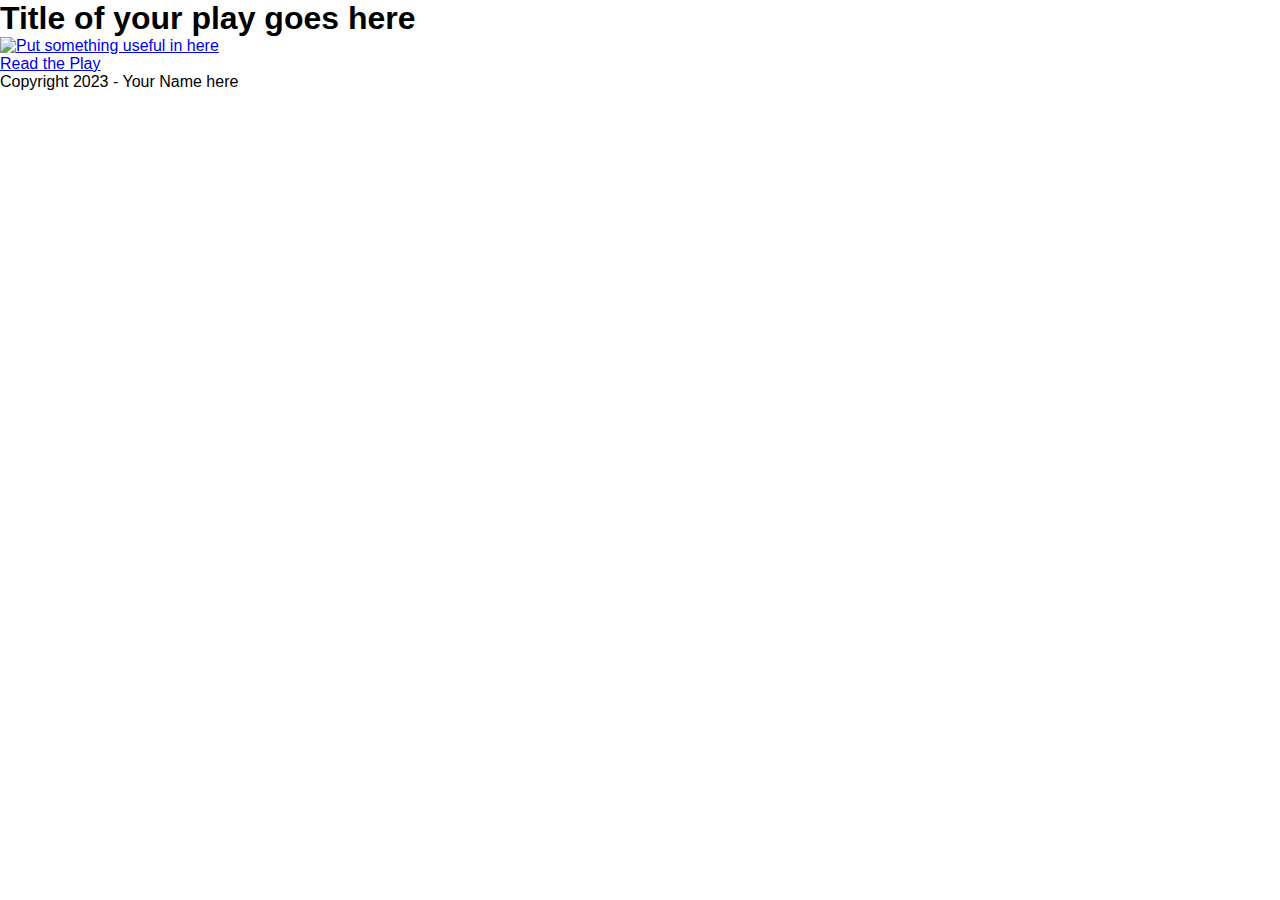
==== docs/index.html @ ac0cd932 "Initial commit" ====
<!DOCTYPE html>
<html lang="en">
<head>
	<meta name="viewport" content="width=device-width, initial-scale=1">
	<meta charset="UTF-8" />
	<title>The title of your play goes here ---- CHANGE THIS</title>
	<!-- link your stylesheet here -->
	<link rel="stylesheet" href="css/styles.css" />
</head>
<body>
    <header>
      <h1>Title of your play goes here</h1>
    </header>
    <main>
      <figure class="cover">
        <a href="linktoyourplay.html">
          <img
            src="images/yourcoverfile.jpg"
            alt="Put something useful in here"
          />
        </a>
      </figure>
      <section class="info"
        <p class="playlink"><a href="link to yourplay.html">Read the Play</a></p>
      </section>
    </main>
    <footer>Copyright 2023 - Your Name here</footer>
  </body>
</html>
---- docs/css/styles.css ----
/* This stylesheet is where to add styles for your Shakespeare Home Page */

* {
  margin: 0;
  padding: 0;
  box-sizing: border-box;
}

body {
  font-family: Verdana, Geneva, Tahoma, sans-serif;
  /*your style rules go in here */
}

header {

}

main {

}

section {
  border: 0;
}


figure {
 
}

footer {

}
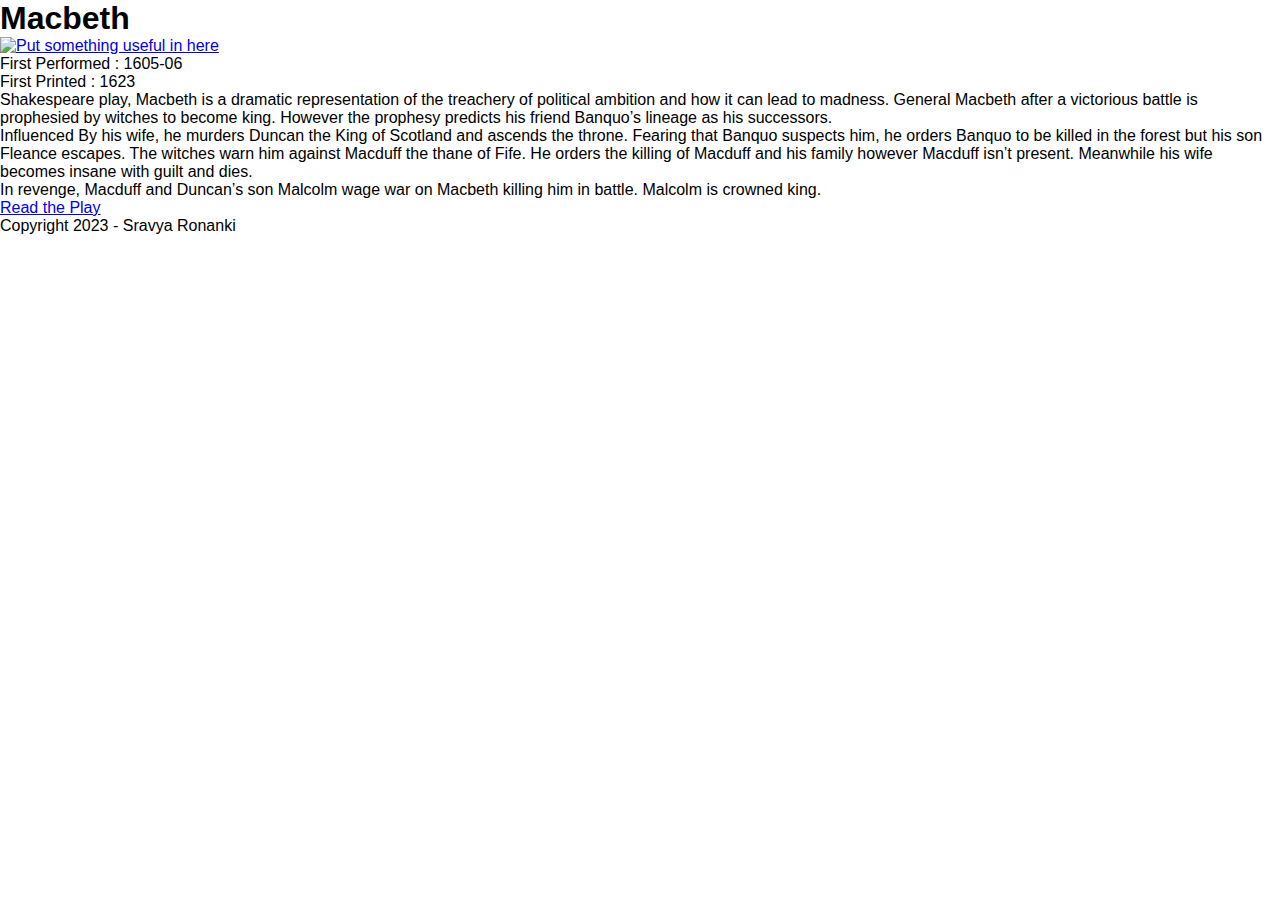
==== commit 13f683c8: "Update index.html" ====
--- a/docs/index.html
+++ b/docs/index.html
@@ -9,21 +9,38 @@
 </head>
 <body>
     <header>
-      <h1>Title of your play goes here</h1>
+      <h1>Macbeth</h1>
     </header>
     <main>
       <figure class="cover">
         <a href="linktoyourplay.html">
           <img
-            src="images/yourcoverfile.jpg"
+            src="images/SravyaMacbethfrontcover.jpg"
             alt="Put something useful in here"
           />
         </a>
       </figure>
-      <section class="info"
+      <section class="info">
+        
+        <ul>
+         <li class="perform">First Performed : 1605-06</li>
+         <li class="print">First Printed : 1623</li>
+        </ul>
+
+        <!-- <p class="performed">First Performed : 1605-06</p>
+        <p class="printed">First Printed : 1623</p> -->
+
+        <p>Shakespeare play, Macbeth is a dramatic representation of the treachery of political ambition and how it can lead to madness. General Macbeth after a victorious battle is prophesied by witches to become king. However the prophesy predicts his friend Banquo’s lineage as his successors.</p>
+        
+        <p>Influenced By his wife, he murders Duncan the King of Scotland and ascends the throne. Fearing that Banquo suspects him, he orders Banquo to be killed in the forest but his son Fleance escapes. The witches warn him against Macduff the thane of Fife. He orders the killing of Macduff and his family however Macduff isn’t present. Meanwhile his wife becomes insane with guilt and dies.</p>
+        
+        <p>In revenge, Macduff and Duncan’s son Malcolm wage war on Macbeth killing him in battle. Malcolm is crowned king.</p>
+        
+
+
         <p class="playlink"><a href="link to yourplay.html">Read the Play</a></p>
       </section>
     </main>
-    <footer>Copyright 2023 - Your Name here</footer>
+    <footer>Copyright 2023 - Sravya Ronanki</footer>
   </body>
 </html>
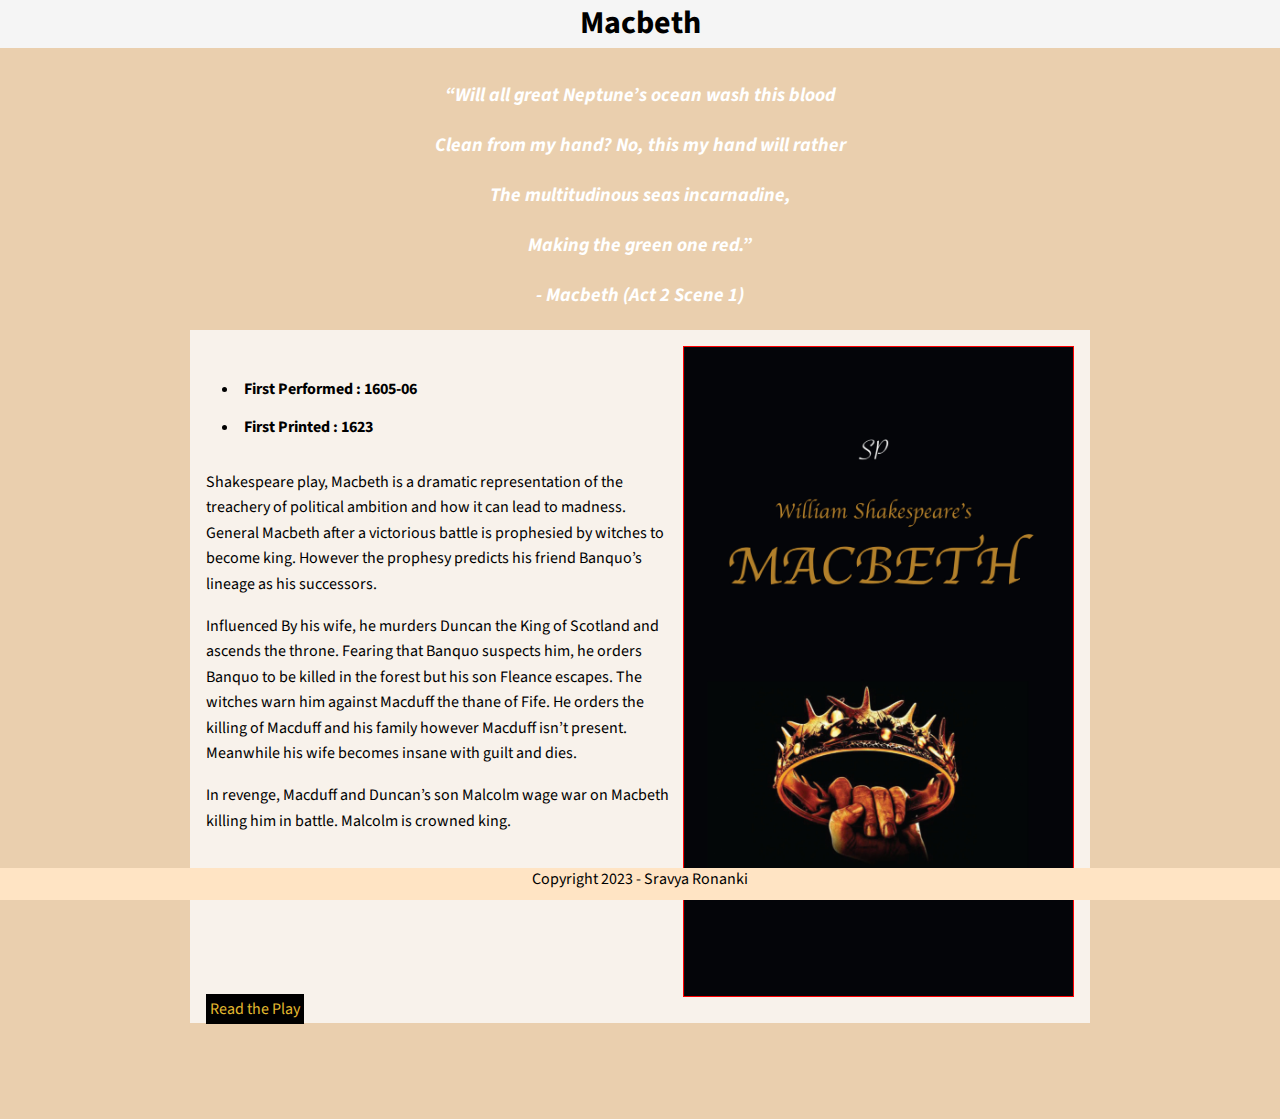
==== commit be56e698: "Update index.html" ====
--- a/docs/index.html
+++ b/docs/index.html
@@ -11,9 +11,15 @@
     <header>
       <h1>Macbeth</h1>
     </header>
+    <div class="quote"><p>“Will all great Neptune’s ocean wash this blood </p>
+      <p>Clean from my hand? No, this my hand will rather</p>
+      <p>The multitudinous seas incarnadine,</p>
+      <p>Making the green one red.”</p>
+      <p>- Macbeth (Act 2 Scene 1)</p>
+    </div>
     <main>
       <figure class="cover">
-        <a href="linktoyourplay.html">
+        <a href="fullplay.html">
           <img
             src="images/SravyaMacbethfrontcover.jpg"
             alt="Put something useful in here"
@@ -38,7 +44,7 @@
         
 
 
-        <p class="playlink"><a href="link to yourplay.html">Read the Play</a></p>
+        <p class="playlink"><a href="fullplay.html">Read the Play</a></p>
       </section>
     </main>
     <footer>Copyright 2023 - Sravya Ronanki</footer>
--- a/docs/css/styles.css
+++ b/docs/css/styles.css
@@ -1,4 +1,7 @@
 /* This stylesheet is where to add styles for your Shakespeare Home Page */
+
+@import url('https://fonts.googleapis.com/css2?family=Source+Sans+Pro:ital,wght@0,300;0,400;1,300&display=swap');
+
 
 * {
   margin: 0;
@@ -7,16 +10,40 @@
 }
 
 body {
-  font-family: Verdana, Geneva, Tahoma, sans-serif;
+  /* font-family: Verdana, Geneva, Tahoma, sans-serif; */
   /*your style rules go in here */
+  font-family: 'Source Sans Pro', Verdana, sans-serif;
+  background-color: rgb(234, 207, 174);
+  padding-top: 5em;
+  padding-bottom: 5em;
+  background-image: url(../images/backgroundimagemacbeth.jpeg);
+  background-size: cover;
+  background-repeat: no-repeat;
 }
 
 header {
+/* border: 1px solid rgb(130, 105, 6); */
+background-color: whitesmoke;
+color: black;
+position: fixed;
+top: 0;
+height: 3em;
+width: 100%;
+}
 
+h1 {
+  text-align: center;
 }
 
 main {
-
+width:80%;
+max-width:900px;
+/* border: 2px solid red; */
+margin:8px;
+margin-left: auto;
+margin-right: auto;
+background-color: rgb(248, 242, 235);
+padding: 1em 1em 0 1em;
 }
 
 section {
@@ -25,9 +52,100 @@
 
 
 figure {
- 
+  width:45%;
+ margin: 0 auto;
+ border: 1px solid red;
+float: right;
+margin-left: .5em;
+}
+
+img {
+  display: block;
+  width:100%;
+  margin: 0 auto;
+}
+
+p {
+  margin-bottom: 1em;
+  text-align: left;
+  line-height: 1.6;
+}
+
+.quote p {
+  color: white;
+  text-align: center;
+  font-size: larger;
+  font-style: italic;
+  font-weight: bolder;
+}
+
+.playlink {
+  clear: both;
+}
+
+.playlink a {
+  color: rgb(227, 185, 47);
+  text-decoration: none;
+  background-color: black;
+  padding: 4px;
+  position: relative;
+  /* top: -30px; */
+}
+
+/* .performed, .printed {
+  color: rgb(144, 76, 7);
+  font-weight: bold;
+  margin-bottom: 0;
+} */
+
+
+ul {
+border:1px rgb(5, 3, 3);
+  margin: 2em 1em;
+  list-style-position: inside;
+}
+
+li {
+  margin-bottom: 1em;
+}
+
+.perform {
+  font-weight: bold;
+}
+
+.print {
+  font-weight: bold;
 }
 
 footer {
+/* border:1px darkgoldenrod; */
+  text-align: center;
+  position:fixed;
+  background-color: bisque;
+  bottom:0em;
+  width:100%;
+  height: 2em;
+}
+
+@media (max-width: 600px) {
+
+  figure {
+    width:75%;
+   margin: 0 auto;
+   /* border: 1px red; */
+  float: none;
+  margin: 0 auto;
+  }
+
+  main {
+    width:100%;
+    margin-left: 0;
+    margin-right: 0;
+    }
+
+  body {
+   background-color: white;
+    }
 
 }
+
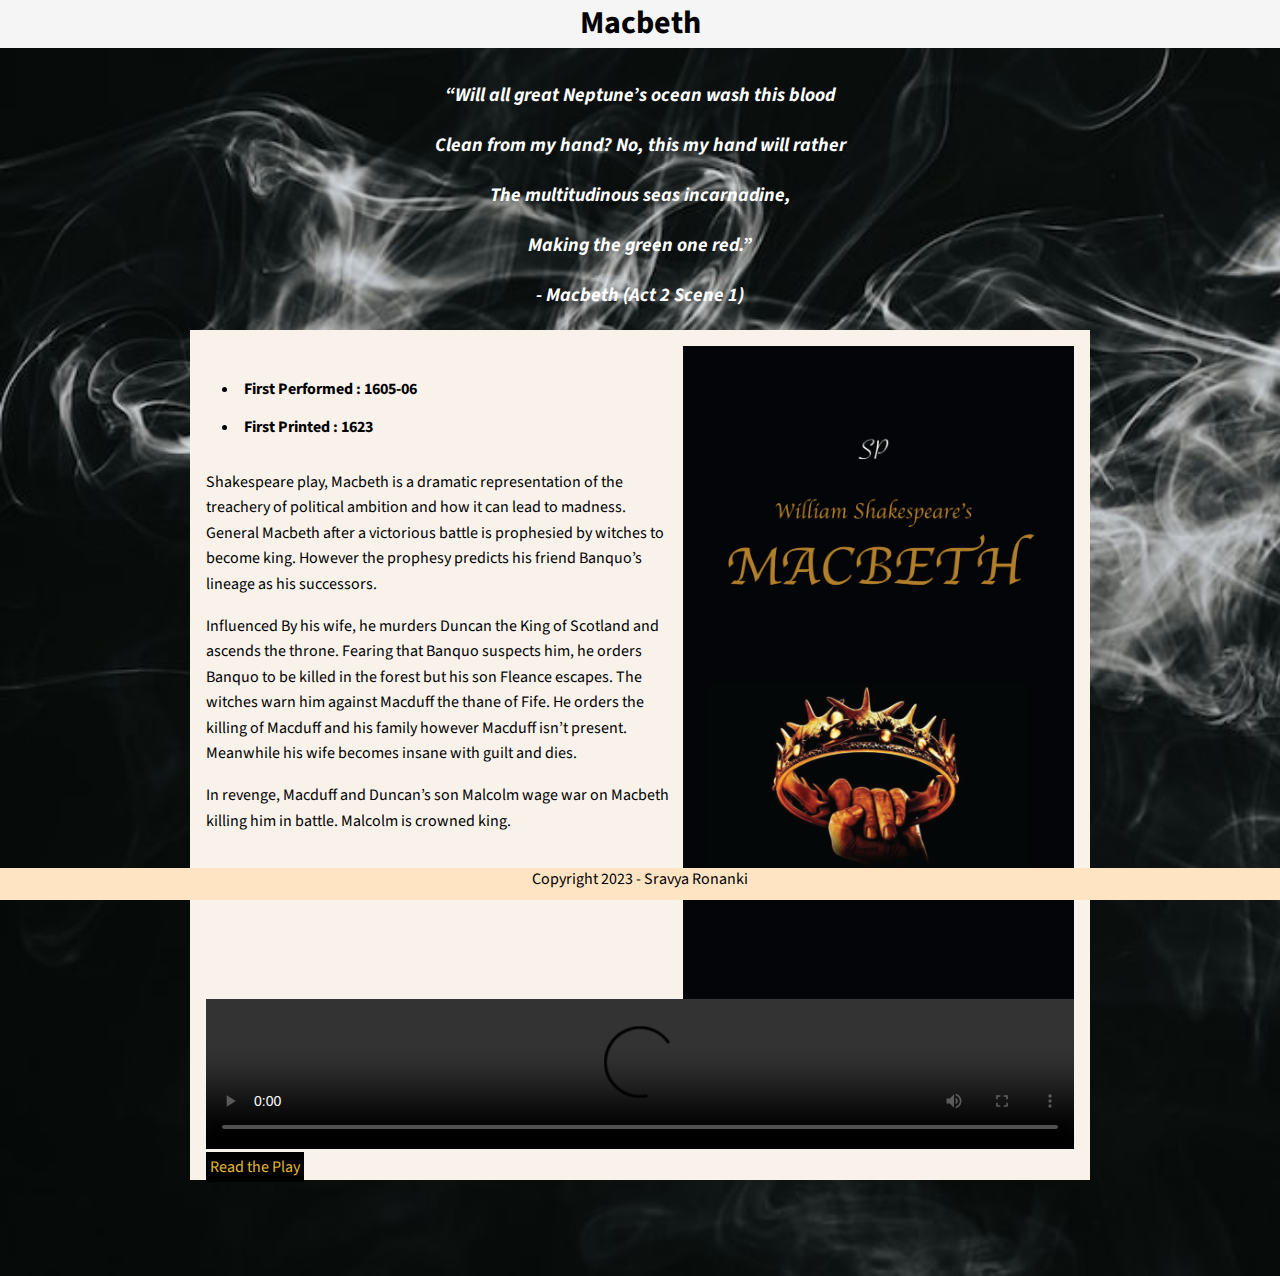
==== commit 6c5f8269: "Update index.html" ====
--- a/docs/index.html
+++ b/docs/index.html
@@ -42,7 +42,10 @@
         
         <p>In revenge, Macduff and Duncan’s son Malcolm wage war on Macbeth killing him in battle. Malcolm is crowned king.</p>
         
-
+        <video controls>
+          <source src="Assets/mp4fileMacbeth.mp4" type="video/mp4">
+          Your browser does not support the video tag.
+      </video>
 
         <p class="playlink"><a href="fullplay.html">Read the Play</a></p>
       </section>
--- a/docs/css/styles.css
+++ b/docs/css/styles.css
@@ -46,17 +46,20 @@
 padding: 1em 1em 0 1em;
 }
 
+video {
+  width:100%;
+}
+
 section {
   border: 0;
 }
 
 
 figure {
-  width:45%;
+ width:45%;
  margin: 0 auto;
- border: 1px solid red;
-float: right;
-margin-left: .5em;
+ float: right;
+ margin-left: .5em;
 }
 
 img {
